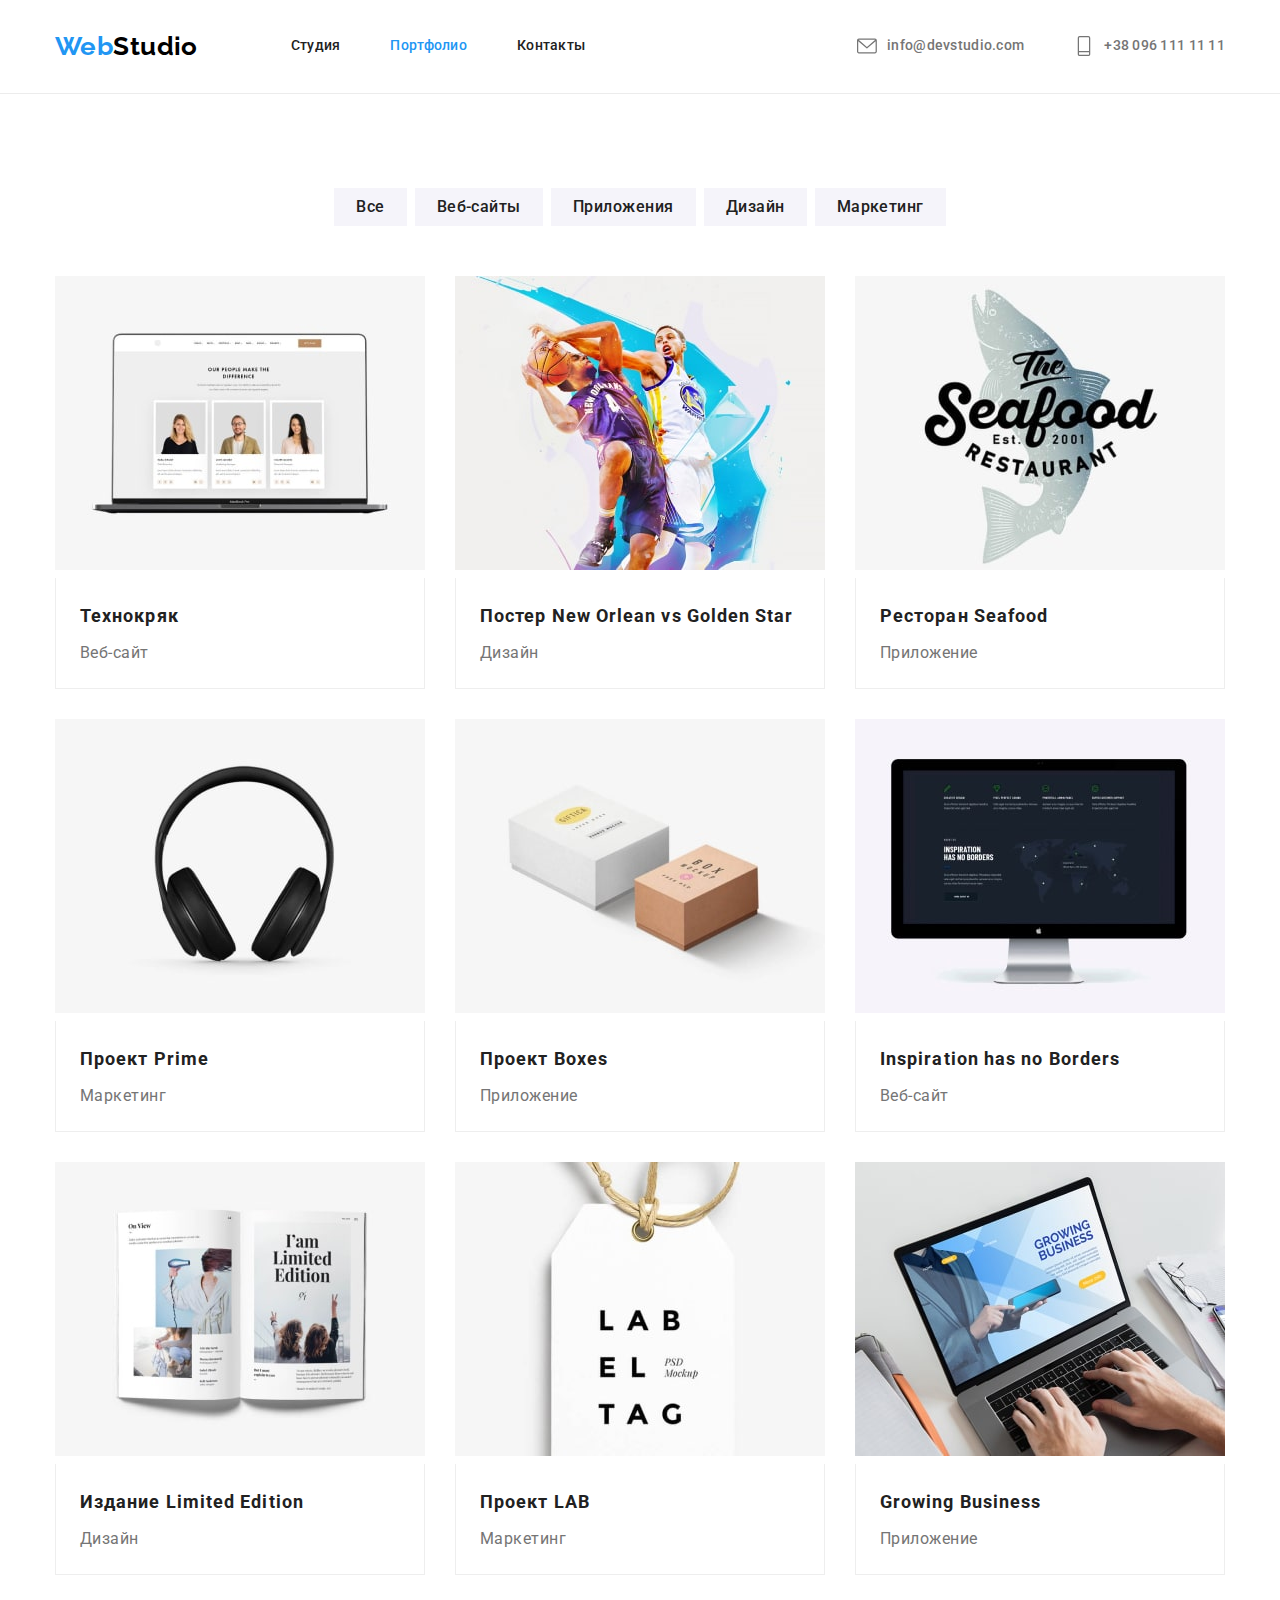
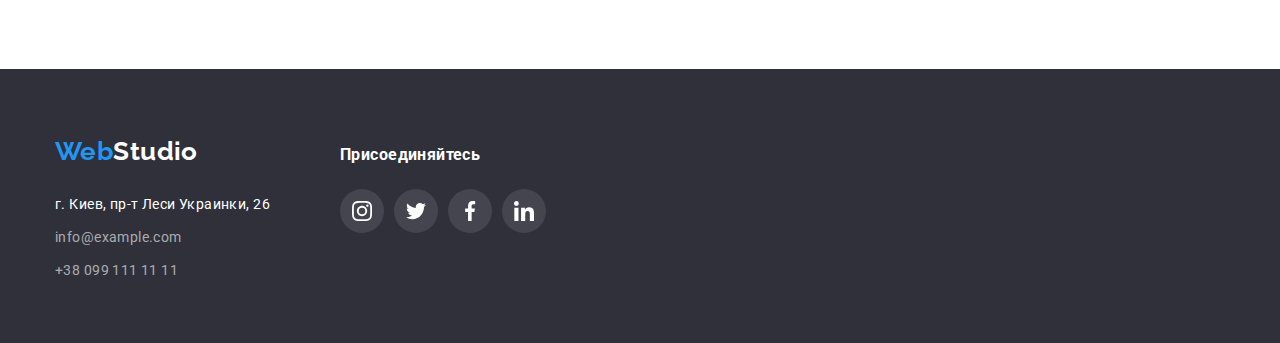
==== portfolio.html @ f817c52b "Initial commit" ====
<!DOCTYPE html>
<html lang="ru">
  <head>
    <meta charset="UTF-8" />
    <meta http-equiv="X-UA-Compatible" content="IE=edge" />
    <meta name="viewport" content="width=device-width, initial-scale=1.0" />
    <title>WebStudio | Portfolio</title>

    <!-- Main Fonts-->
    <link rel="preconnect" href="https://fonts.googleapis.com" />
    <link rel="preconnect" href="https://fonts.gstatic.com" crossorigin />
    <link
      href="https://fonts.googleapis.com/css2?family=Raleway:wght@700&family=Roboto:wght@400;500;700;900&display=swap"
      rel="stylesheet"
    />

    <!-- Styles normalize -->
    <link
      rel="stylesheet"
      href="https://cdn.jsdelivr.net/npm/modern-normalize@1.1.0/modern-normalize.min.css"
    />

    <!-- Main styles-->
    <link rel="stylesheet" href="./css/styles.css" />
  </head>
  <body>
    <header class="header">
      <div class="container">
        <a class="header-logo-link link" href="./index.html"
          ><span class="header-logo-main-text">Web</span
          ><span class="header-logo-secondary-text">Studio</span></a
        >
        <nav class="header-nav">
          <ul class="header-nav-list list">
            <li class="header-nav-item">
              <a class="header-nav-item-link link" href="./index.html"
                >Студия</a
              >
            </li>
            <li class="header-nav-item">
              <a
                class="header-nav-item-link link current"
                href="./portfolio.html"
                >Портфолио</a
              >
            </li>
            <li class="header-nav-item">
              <a class="header-nav-item-link link" href="">Контакты</a>
            </li>
          </ul>
        </nav>
        <ul class="header-contacts-list list">
          <li class="header-contacts-item">
            <a
              class="header-contacts-item-link link"
              href="mailto:info@devstudio.com"
            >
              <svg class="header-contacts-item-logo">
                <use href="./images/sprite_opt.svg#icon-envelope"></use>
              </svg>
              info@devstudio.com
            </a>
          </li>
          <li class="header-contacts-item">
            <a class="header-contacts-item-link link" href="tel:+380961111111">
              <svg class="header-contacts-item-logo">
                <use href="./images/sprite_opt.svg#icon-telephone"></use>
              </svg>
              +38 096 111 11 11</a
            >
          </li>
        </ul>
      </div>
    </header>
    <main>
      <!-- Section Portfolio-->
      <!-- subSection Portfolio Menu-->
      <section class="portfolio">
        <div class="container">
          <h2 class="sub-title-invisible">Виды работ</h2>

          <ul class="portfolio-menu-list list">
            <li class="portfolio-menu-item">
              <button class="portfolio-menu-btn" type="button">Все</button>
            </li>
            <li class="portfolio-menu-item">
              <button class="portfolio-menu-btn" type="button">
                Веб-сайты
              </button>
            </li>
            <li class="portfolio-menu-item">
              <button class="portfolio-menu-btn" type="button">
                Приложения
              </button>
            </li>
            <li class="portfolio-menu-item">
              <button class="portfolio-menu-btn" type="button">Дизайн</button>
            </li>
            <li class="portfolio-menu-item">
              <button class="portfolio-menu-btn" type="button">
                Маркетинг
              </button>
            </li>
          </ul>

          <!-- subSection Portfolio Items-->

          <h2 class="sub-title-invisible">Примеры работ</h2>
          <ul class="portfolio-examples-list list">
            <li class="portfolio-examples-item">
              <a class="portfolio-examples-item-link link" href="">
                <img
                  class="portfolio-examples-item-img"
                  src="./images/technokriak.jpg"
                  alt="Превью проекта Технокряк"
                  width="370"
                  height="294"
                />
                <div class="portfolio-examples-box">
                  <h3 class="portfolio-examples-item-title">Технокряк</h3>
                  <p class="portfolio-examples-item-text">Веб-сайт</p>
                </div>
              </a>
            </li>
            <li class="portfolio-examples-item">
              <a class="portfolio-examples-item-link link" href="">
                <img
                  class="portfolio-examples-item-img"
                  src="./images/new_orlen_vs_gold_star.jpg"
                  alt="Превью проекта
            Постер Новый Орлеан против Золотой звезды"
                  width="370"
                  height="294"
                />
                <div class="portfolio-examples-box">
                  <h3 class="portfolio-examples-item-title">
                    Постер <span lang="en">New Orlean vs Golden Star</span>
                  </h3>
                  <p class="portfolio-examples-item-text">Дизайн</p>
                </div>
              </a>
            </li>
            <li class="portfolio-examples-item">
              <a class="portfolio-examples-item-link link" href="">
                <img
                  class="portfolio-examples-item-img"
                  src="./images/seafood.jpg"
                  alt="Превью проекта ресторан Морская еда"
                  width="370"
                  height="294"
                />
                <div class="portfolio-examples-box">
                  <h3 class="portfolio-examples-item-title">
                    Ресторан <span lang="en">Seafood</span>
                  </h3>
                  <p class="portfolio-examples-item-text">Приложение</p>
                </div>
              </a>
            </li>
            <li class="portfolio-examples-item">
              <a class="portfolio-examples-item-link link" href="">
                <img
                  class="portfolio-examples-item-img"
                  src="./images/prime.jpg"
                  alt="Превью проекта Прайм"
                  width="370"
                  height="294"
                />
                <div class="portfolio-examples-box">
                  <h3 class="portfolio-examples-item-title">
                    Проект <span lang="en">Prime</span>
                  </h3>
                  <p class="portfolio-examples-item-text">Маркетинг</p>
                </div>
              </a>
            </li>
            <li class="portfolio-examples-item">
              <a class="portfolio-examples-item-link link" href="">
                <img
                  class="portfolio-examples-item-img"
                  src="./images/boxes.jpg"
                  alt="Превью проекта Ящики"
                  width="370"
                  height="294"
                />
                <div class="portfolio-examples-box">
                  <h3 class="portfolio-examples-item-title">
                    Проект <span lang="en">Boxes</span>
                  </h3>
                  <p class="portfolio-examples-item-text">Приложение</p>
                </div>
              </a>
            </li>
            <li class="portfolio-examples-item">
              <a class="portfolio-examples-item-link link" href="">
                <img
                  class="portfolio-examples-item-img"
                  src="./images/inspiration_has_no_borders.jpg"
                  alt="Превью проекта Вдохновение без границ"
                  width="370"
                  height="294"
                />
                <div class="portfolio-examples-box">
                  <h3 class="portfolio-examples-item-title">
                    <span lang="en">Inspiration has no Borders</span>
                  </h3>
                  <p class="portfolio-examples-item-text">Веб-сайт</p>
                </div>
              </a>
            </li>
            <li class="portfolio-examples-item">
              <a class="portfolio-examples-item-link link" href="">
                <img
                  class="portfolio-examples-item-img"
                  src="./images/limited_edition.jpg"
                  alt="Превью проекта Издание Лимитэд Эдишн"
                  width="370"
                  height="294"
                />
                <div class="portfolio-examples-box">
                  <h3 class="portfolio-examples-item-title">
                    Издание <span lang="en">Limited Edition</span>
                  </h3>
                  <p class="portfolio-examples-item-text">Дизайн</p>
                </div>
              </a>
            </li>
            <li class="portfolio-examples-item">
              <a class="portfolio-examples-item-link link" href="">
                <img
                  class="portfolio-examples-item-img"
                  src="./images/lab.jpg"
                  alt="Превью проекта ЛАБ"
                  width="370"
                  height="294"
                />
                <div class="portfolio-examples-box">
                  <h3 class="portfolio-examples-item-title">
                    Проект <span lang="en">LAB</span>
                  </h3>
                  <p class="portfolio-examples-item-text">Маркетинг</p>
                </div>
              </a>
            </li>
            <li class="portfolio-examples-item">
              <a class="portfolio-examples-item-link link" href="">
                <img
                  class="portfolio-examples-item-img"
                  src="./images/growing_business.jpg"
                  alt="Превью проекта Рост бизнеса"
                  width="370"
                  height="294"
                />
                <div class="portfolio-examples-box">
                  <h3 class="portfolio-examples-item-title">
                    <span lang="en">Growing Business</span>
                  </h3>
                  <p class="portfolio-examples-item-text">Приложение</p>
                </div>
              </a>
            </li>
          </ul>
        </div>
      </section>
    </main>
    <footer class="footer">
      <div class="container footer-box">
        <div class="footer-addresses">
          <a class="footer-logo-link link" href="./index.html"
            ><span class="footer-logo-main-text">Web</span
            ><span class="footer-logo-secondary-text">Studio</span></a
          >
          <address class="footer-address-box">
            <ul class="footer-address-list list">
              <li class="footer-address">
                <a
                  class="footer-address-link link"
                  href="https://goo.gl/maps/3AkkoBd3nNiCAt4s5"
                  target="_blank"
                  rel="noreferrer noopener"
                >
                  г. Киев, пр-т Леси Украинки, 26
                </a>
              </li>
              <li class="footer-mail">
                <a class="footer-email-link link" href="mailto:info@example.com"
                  >info@example.com</a
                >
              </li>
              <li class="footer-phone">
                <a class="footer-phone-link link" href="tel:+380991111111"
                  >+38 099 111 11 11</a
                >
              </li>
            </ul>
          </address>
        </div>
        <div class="footer-socials">
          <h3 class="footer-socials-title">Присоединяйтесь</h3>
          <div class="footer-item-socials">
            <ul class="footer-item-socials-list list">
              <li class="footer-item-socials-item">
                <a class="footer-item-socials-link" href="">
                  <svg class="footer-item-socials-logo">
                    <use href="./images/sprite_opt.svg#icon-instagram"></use>
                  </svg>
                </a>
              </li>
              <li class="footer-item-socials-item">
                <a class="footer-item-socials-link" href="">
                  <svg class="footer-item-socials-logo">
                    <use href="./images/sprite_opt.svg#icon-twitter"></use>
                  </svg>
                </a>
              </li>
              <li class="footer-item-socials-item">
                <a class="footer-item-socials-link" href="">
                  <svg class="footer-item-socials-logo">
                    <use href="./images/sprite_opt.svg#icon-facebook"></use>
                  </svg>
                </a>
              </li>
              <li class="footer-item-socials-item">
                <a class="footer-item-socials-link" href="">
                  <svg class="footer-item-socials-logo">
                    <use href="./images/sprite_opt.svg#icon-linkedin"></use>
                  </svg>
                </a>
              </li>
            </ul>
          </div>
        </div>
      </div>
    </footer>
  </body>
</html>
---- css/styles.css ----
/*
*/

:root {
  /* fonts */
  --main-font: Roboto, sans-serif;
  --secondary-font: Raleway, sans-serif;

  /* colors*/
  --main-black-color: #212121;
  --main-color: #757575;
  --nav-hover-color: #2196f3;
  --section-background-color: #2f303a;
}

body {
  font-family: var(--main-font);
  font-weight: 400;
  font-size: 14px;
  line-height: 1.71;
  /*24px or 171% */

  letter-spacing: 0.03em;

  color: var(--main-color);
  tab-size: 0px;
}

h1,
h2,
h3,
h4,
h5,
p {
  margin: 0px;
}
.container {
  width: 1200px;
  padding-left: 15px;
  padding-right: 15px;

  margin-left: auto;
  margin-right: auto;

  /* background-color: tomato; */
}
.list {
  margin: 0;
  padding: 0;
  list-style: none;
}

.link {
  text-decoration: none;
}

.link.current {
  color: var(--nav-hover-color);
}

.sub-title-invisible {
  display: none;
}

.sub-title {
  font-weight: 700;
  font-size: 36px;
  line-height: 1.17;
  text-align: center;
  letter-spacing: 0.03em;

  margin-bottom: 50px;

  color: var(--main-black-color);
}
/* header */

.header {
  padding-top: 24px;
  padding-bottom: 25px;
  background-color: #ffffff;
  border-bottom: 1px solid #ececec;
}

.header .container {
  display: flex;
  align-items: center;
}

.header-logo-link {
  margin-right: 93px;
}
.header-logo-main-text,
.header-logo-secondary-text {
  font-family: var(--secondary-font);
  font-weight: 700;
  font-size: 26px;
}

.header-logo-main-text {
  color: #2196f3;
}
.header-logo-secondary-text {
  color: #000000;
}

.header-nav-list,
.header-contacts-list {
  display: flex;
  padding: 0px;
}

.header-nav-item,
.header-contacts-item {
  margin-right: 50px;
}

.header-nav-item:last-child,
.header-contacts-item:last-child {
  margin-right: 0px;
}

.header-nav-item-link,
.header-contacts-item-link {
  font-weight: 500;
  font-size: 14px;
  line-height: 1.14;
  letter-spacing: 0.02em;
}

.header-nav-item-link {
  color: var(--main-black-color);
}

.header-contacts-list {
  margin-left: auto;
}
.header-contacts-item-link {
  display: flex;
  align-items: center;
  color: var(--main-color);
}

.header-nav-item-link:hover,
.header-nav-item-link:focus,
.header-contacts-item-link:hover,
.header-contacts-item-link:focus {
  color: var(--nav-hover-color);
}

.header-nav-item-link:active {
  color: var(--nav-hover-color);
}

.header-contacts-item-logo {
  width: 20px;
  height: 20px;
  margin-right: 10px;
  fill: var(--main-color);
}

.header-contacts-item-link:hover .header-contacts-item-logo,
.header-contacts-item-link:focus .header-contacts-item-logo {
  fill: var(--nav-hover-color);
}

/* hero */
.hero {
  padding: 200px 0px;
  max-width: 1600px;
  background-image: linear-gradient(
      rgba(47, 48, 58, 0.4),
      rgba(47, 48, 58, 0.4)
    ),
    url(../images/hero_bg_Img.png);

  background-repeat: no-repeat;
  background-position: center;
  background-size: cover;
}

.hero .container {
  text-align: center;
}

.hero-title {
  font-weight: 900;
  font-size: 44px;
  line-height: 1.36;
  /* or 136% */

  width: 696px;

  margin-left: auto;
  margin-right: auto;
  margin-bottom: 30px;

  letter-spacing: 0.06em;
  text-transform: uppercase;

  color: #ffffff;
}

.hero-btn {
  font-family: inherit;
  font-weight: 700;
  font-size: 16px;
  line-height: 1.87;
  /* identical to box height, or 187% */

  text-align: center;
  letter-spacing: 0.06em;

  padding: 10px 32px;

  border: 0px;

  background-color: #2196f3;
  color: #ffffff;
}

.hero-btn:hover {
  cursor: pointer;
  background-color: #188ce8;
}

/* why we*/

.whywe {
  padding-top: 94px;
  padding-bottom: 94px;
}
.whywe-list {
  display: flex;
}

.whywe-item {
  width: 270px;
  margin-right: 30px;
}

.whywe-item::before {
  display: block;
  content: "";
  width: 270px;
  height: 120px;
  margin-bottom: 30px;

  background-size: contain;
  background-position: center;
  background-repeat: no-repeat;
  background-size: auto 70px;

  background-color: #f5f4fa;
}

.details::before {
  background-image: url(../images/antenna.svg);
}

.punctuality::before {
  background-image: url(../images/clock.svg);
}

.planning::before {
  background-image: url(../images/diagram.svg);
}

.modern::before {
  background-image: url(../images/astronaut.svg);
}

.whywe-item:last-child {
  margin-right: 0;
}

.whywe-item-title {
  font-weight: 700;
  font-size: 14px;
  line-height: 1.14;
  letter-spacing: 0.03em;
  text-transform: uppercase;

  margin-bottom: 10px;

  color: var(--main-black-color);
}

.whywe-item-text {
  font-size: 14px;
  line-height: 1.71;
  /* or 171% */

  letter-spacing: 0.03em;

  color: var(--main-color);
}

/* what we do*/

.whatwedo {
  padding-bottom: 94px;
}

.whatwedo-list {
  display: flex;
}

.whatwedo-item {
  margin-right: 30px;
}

.whatwedo-item:last-child {
  margin-right: 0;
}
/* our team*/

.ourteam {
  padding-top: 94px;
  padding-bottom: 94px;
  background-color: #f5f4fa;
}

.ourteam-list {
  display: flex;
}
.ourteam-item {
  margin-right: 30px;
  background-color: #ffffff;

  box-shadow: 0px 1px 3px rgba(0, 0, 0, 0.12), 0px 1px 1px rgba(0, 0, 0, 0.14),
    0px 2px 1px rgba(0, 0, 0, 0.2);
  border-radius: 0px 0px 4px 4px;
}

.ourteam-item:last-child {
  margin-right: 0px;
}

.ourteam-item-box {
  padding-top: 30px;
  padding-bottom: 30px;
}

.ourteam-item-title,
.ourteam-item-text {
  display: block;
}

.ourteam-item-title {
  font-weight: 500;
  font-size: 16px;
  line-height: 19px;
  /* identical to box height */

  text-align: center;
  letter-spacing: 0.03em;

  margin-bottom: 10px;

  color: #212121;
}

.ourteam-item-text {
  padding-bottom: 16px;
  font-size: 16px;
  line-height: 1.19;
  /* identical to box height */

  text-align: center;
  letter-spacing: 0.03em;

  color: var(--main-color);
}

.ourteam-item-socials {
  margin-bottom: 30px;
}
.ourteam-item-socials-list {
  display: flex;
  align-items: center;
  justify-content: center;
}

.ourteam-item-socials-item {
  margin-right: 10px;
}

.ourteam-item-socials-item:last-child {
  margin-right: 0;
}

.ourteam-item-socials-link {
  display: flex;
  align-items: center;
  justify-content: center;
  width: 44px;
  height: 44px;
  border-radius: 50%;
  background-color: #ffffff;
}

.ourteam-item-socials-logo {
  width: 20px;
  height: 20px;
  fill: #afb1b8;
}

.ourteam-item-socials-link:hover,
.ourteam-item-socials-link:focus {
  background-color: #2196f3;
}

.ourteam-item-socials-link:hover .ourteam-item-socials-logo,
.ourteam-item-socials-link:focus .ourteam-item-socials-logo {
  fill: #ffffff;
}

/*.ourteam-item-socials-logo:hover {
  fill: #ffffff;
}
*/

/*Our clients*/

.ourclients {
  padding-top: 94px;
  padding-bottom: 94px;
}
.ourclients-list {
  display: flex;
}

.ourclients-item {
  width: 170px;
  height: 92px;
  margin-right: 30px;
}

.ourclients-item:last-child {
  margin-right: 0px;
}

.ourclients-item-link {
  display: flex;
  align-items: center;
  justify-content: center;
  width: 100%;
  height: 100%;
  border: 1px solid #afb1b8;
  box-sizing: border-box;
  border-radius: 4px;
}

.ourclients-item-link:hover,
.ourclients-item-link:focus {
  border: 1px solid #2196f3;
}
.ourclients-logo {
  width: 106px;
  height: 60px;
  fill: #afb1b8;
}

.ourclients-item-link:hover .ourclients-logo,
.ourclients-item-link:focus .ourclients-logo {
  fill: #2196f3;
}
/*Portfolio */

.portfolio {
  padding-top: 94px;
  padding-bottom: 94px;
}

/* portfolio menu*/

.portfolio-menu-list {
  display: flex;
  justify-content: center;
  margin-bottom: 50px;
}

.portfolio-menu-item {
  margin-right: 8px;
}
.portfolio-menu-item:last-child {
  margin-right: 0;
}

.portfolio-menu-btn {
  font-family: inherit;
  font-weight: 500;
  font-size: 16px;
  line-height: 1.62;
  /* identical to box height, or 162% */

  padding: 6px 22px;

  text-align: center;
  letter-spacing: 0.03em;

  cursor: pointer;

  background-color: #f5f4fa;
  color: var(--main-black-color);
  border: 0px;
}

.portfolio-menu-btn:hover,
.portfolio-menu-btn:focus,
.portfolio-menu-btn:active {
  background-color: var(--nav-hover-color);
  color: #ffffff;
  box-shadow: 0px 3px 1px rgba(0, 0, 0, 0.1), 0px 1px 2px rgba(0, 0, 0, 0.08),
    0px 2px 2px rgba(0, 0, 0, 0.12);
  border: 0px;
  border-radius: 4px;
}

/*portfolio examples */

.portfolio-examples-list {
  display: flex;
  flex-wrap: wrap;
  row-gap: 30px;
  column-gap: 30px;
}
.portfolio-examples-item {
  background-color: #ffffff;
}

.portfolio-examples-item-link {
  display: block;
}
.portfolio-examples-item-link:hover,
.portfolio-examples-item-link:focus {
  box-shadow: 0px 1px 1px rgba(0, 0, 0, 0.12), 0px 4px 4px rgba(0, 0, 0, 0.06),
    1px 4px 6px rgba(0, 0, 0, 0.16);
}
.portfolio-examples-box {
  padding: 20px 24px;
  border-bottom: 1px solid #eeeeee;
  border-left: 1px solid #eeeeee;
  border-right: 1px solid #eeeeee;
}

.portfolio-examples-item-title {
  font-weight: 700;
  font-size: 18px;
  line-height: 2;
  /* identical to box height, or 200% */

  letter-spacing: 0.06em;

  margin-bottom: 4px;

  color: var(--main-black-color);
}

.portfolio-examples-item-text {
  font-size: 16px;
  line-height: 1.87;
  /* identical to box height, or 187% */

  letter-spacing: 0.03em;

  color: var(--main-color);
}

/* footer*/

.footer {
  padding-top: 60px;
  padding-bottom: 60px;

  background-color: var(--section-background-color);
}

.footer-logo-link {
  display: block;
  margin-bottom: 20px;
}

.footer-logo-main-text,
.footer-logo-secondary-text {
  font-family: var(--secondary-font);
  font-weight: 700;
  font-size: 26px;
}

.footer-logo-main-text {
  color: #2196f3;
}
.footer-logo-secondary-text {
  color: #ffffff;
}

.footer-addresses {
  margin-right: 70px;
}

.footer-address,
.footer-mail {
  margin-bottom: 9px;
}

.footer-address-link,
.footer-email-link,
.footer-phone-link {
  font-style: normal;
  font-size: 14px;
  line-height: 1.71;
  letter-spacing: 0.03em;
}

.footer-address-link {
  color: #ffffff;
}

.footer-email-link,
.footer-phone-link {
  color: rgba(255, 255, 255, 0.6);
}

.footer-box {
  display: flex;
  align-items: baseline;
}

.footer-socials-title {
  color: white;
  margin-bottom: 20px;
}

.footer-item-socials-list {
  display: flex;
  align-items: center;
  justify-content: center;
}

.footer-item-socials-item {
  margin-right: 10px;
}

.footer-item-socials-item:last-child {
  margin-right: 0;
}

.footer-item-socials-link {
  display: flex;
  align-items: center;
  justify-content: center;
  width: 44px;
  height: 44px;
  border-radius: 50%;
  background-color: rgba(255, 255, 255, 0.1);
}

.footer-item-socials-logo {
  width: 20px;
  height: 20px;
  fill: #ffffff;
}

.footer-item-socials-link:hover,
.footer-item-socials-link:focus {
  background-color: #2196f3;
}
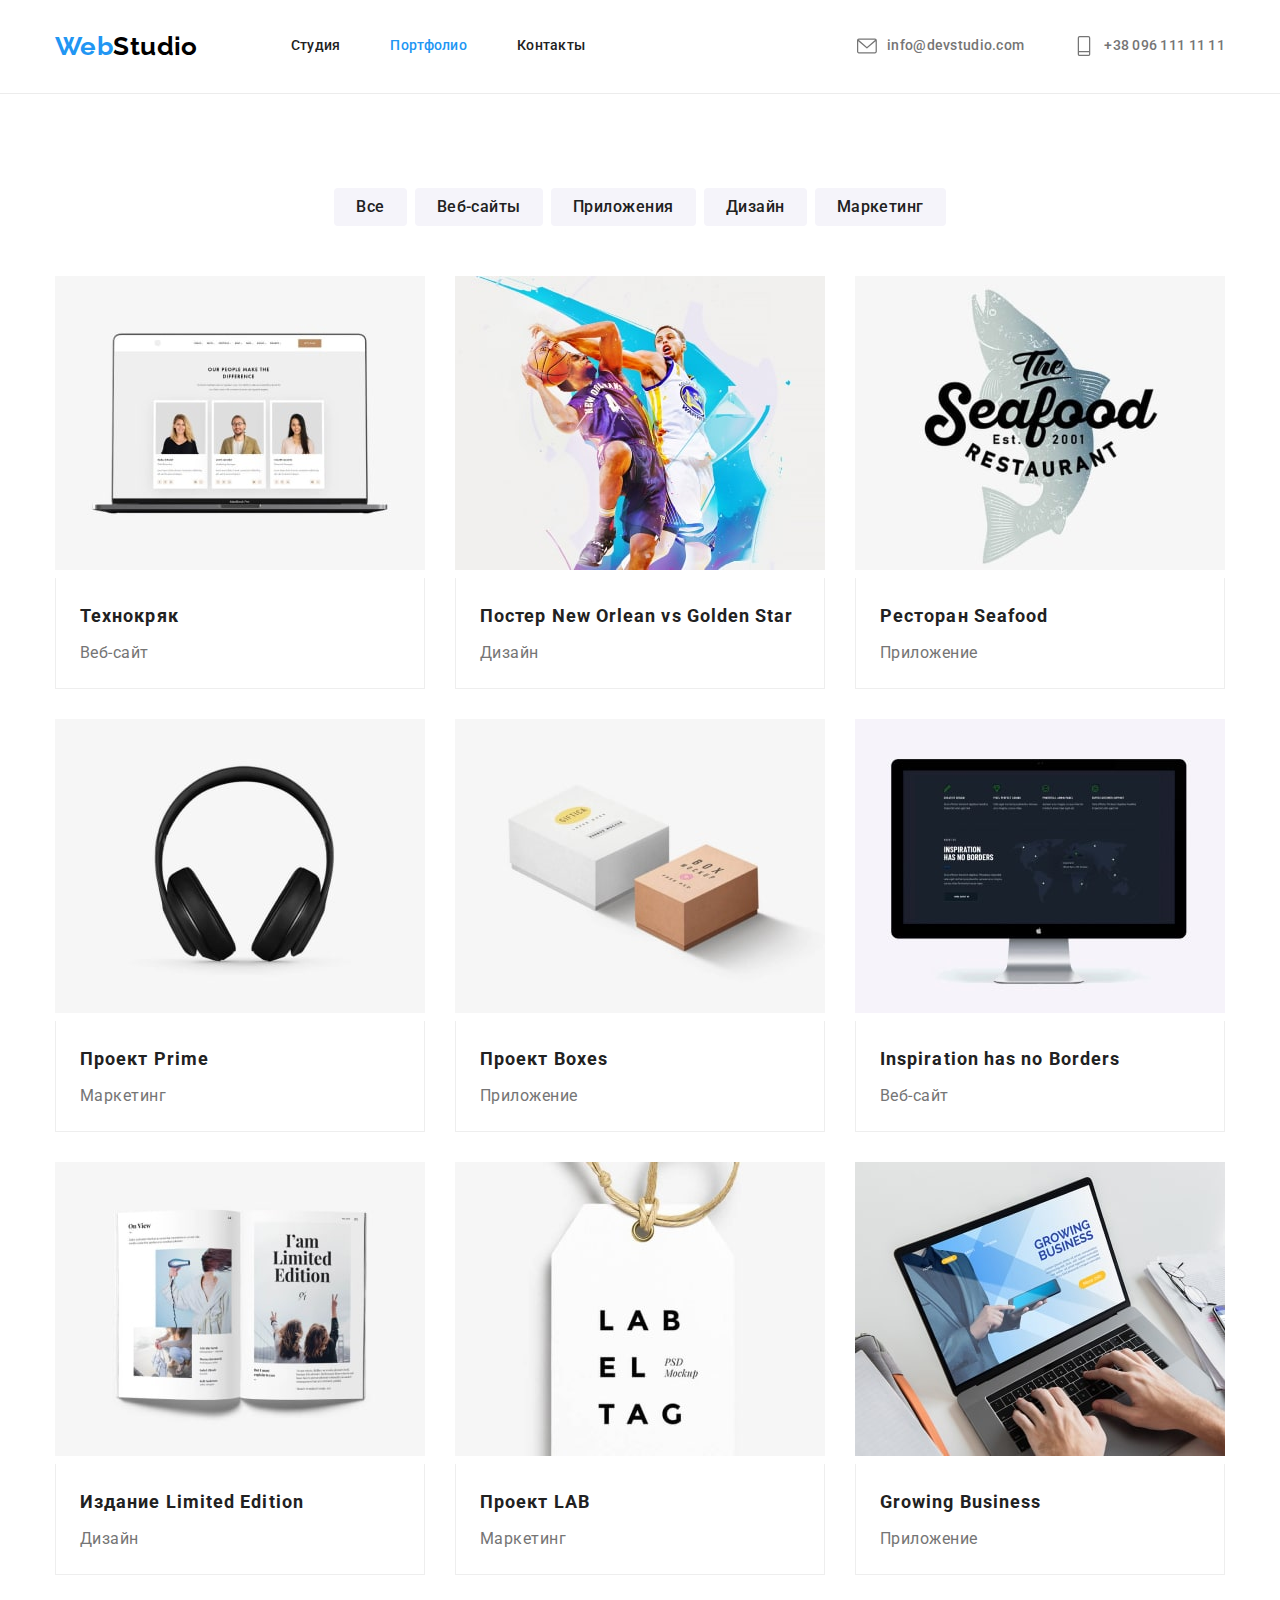
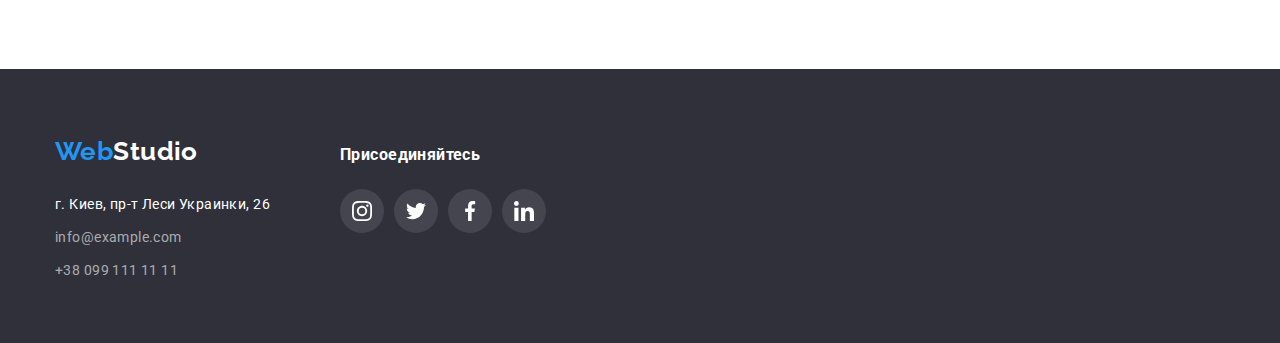
==== commit 463a8b03: "Addin overlay text on portfolio" ====
--- a/portfolio.html
+++ b/portfolio.html
@@ -109,13 +109,20 @@
           <ul class="portfolio-examples-list list">
             <li class="portfolio-examples-item">
               <a class="portfolio-examples-item-link link" href="">
-                <img
-                  class="portfolio-examples-item-img"
-                  src="./images/technokriak.jpg"
-                  alt="Превью проекта Технокряк"
-                  width="370"
-                  height="294"
-                />
+                <div class="portfolio-examples-item-wrap">
+                  <img
+                    class="portfolio-examples-item-img"
+                    src="./images/technokriak.jpg"
+                    alt="Превью проекта Технокряк"
+                    width="370"
+                    height="294"
+                  />
+                  <p class="portfolio-examples-item-desc">
+                    Ресурс предлагает комплексные предложения с разным уровнем
+                    функционала и сервисов. Все это позволит посетителю получить
+                    исчерпывающие сведения о компании или частном лице.
+                  </p>
+                </div>
                 <div class="portfolio-examples-box">
                   <h3 class="portfolio-examples-item-title">Технокряк</h3>
                   <p class="portfolio-examples-item-text">Веб-сайт</p>
@@ -124,14 +131,21 @@
             </li>
             <li class="portfolio-examples-item">
               <a class="portfolio-examples-item-link link" href="">
-                <img
-                  class="portfolio-examples-item-img"
-                  src="./images/new_orlen_vs_gold_star.jpg"
-                  alt="Превью проекта
+                <div class="portfolio-examples-item-wrap">
+                  <img
+                    class="portfolio-examples-item-img"
+                    src="./images/new_orlen_vs_gold_star.jpg"
+                    alt="Превью проекта
             Постер Новый Орлеан против Золотой звезды"
-                  width="370"
-                  height="294"
-                />
+                    width="370"
+                    height="294"
+                  />
+                  <p class="portfolio-examples-item-desc">
+                    Ресурс предлагает комплексные предложения с разным уровнем
+                    функционала и сервисов. Все это позволит посетителю получить
+                    исчерпывающие сведения о компании или частном лице.
+                  </p>
+                </div>
                 <div class="portfolio-examples-box">
                   <h3 class="portfolio-examples-item-title">
                     Постер <span lang="en">New Orlean vs Golden Star</span>
@@ -142,13 +156,20 @@
             </li>
             <li class="portfolio-examples-item">
               <a class="portfolio-examples-item-link link" href="">
-                <img
-                  class="portfolio-examples-item-img"
-                  src="./images/seafood.jpg"
-                  alt="Превью проекта ресторан Морская еда"
-                  width="370"
-                  height="294"
-                />
+                <div class="portfolio-examples-item-wrap">
+                  <img
+                    class="portfolio-examples-item-img"
+                    src="./images/seafood.jpg"
+                    alt="Превью проекта ресторан Морская еда"
+                    width="370"
+                    height="294"
+                  />
+                  <p class="portfolio-examples-item-desc">
+                    Ресурс предлагает комплексные предложения с разным уровнем
+                    функционала и сервисов. Все это позволит посетителю получить
+                    исчерпывающие сведения о компании или частном лице.
+                  </p>
+                </div>
                 <div class="portfolio-examples-box">
                   <h3 class="portfolio-examples-item-title">
                     Ресторан <span lang="en">Seafood</span>
@@ -159,13 +180,20 @@
             </li>
             <li class="portfolio-examples-item">
               <a class="portfolio-examples-item-link link" href="">
-                <img
-                  class="portfolio-examples-item-img"
-                  src="./images/prime.jpg"
-                  alt="Превью проекта Прайм"
-                  width="370"
-                  height="294"
-                />
+                <div class="portfolio-examples-item-wrap">
+                  <img
+                    class="portfolio-examples-item-img"
+                    src="./images/prime.jpg"
+                    alt="Превью проекта Прайм"
+                    width="370"
+                    height="294"
+                  />
+                  <p class="portfolio-examples-item-desc">
+                    Ресурс предлагает комплексные предложения с разным уровнем
+                    функционала и сервисов. Все это позволит посетителю получить
+                    исчерпывающие сведения о компании или частном лице.
+                  </p>
+                </div>
                 <div class="portfolio-examples-box">
                   <h3 class="portfolio-examples-item-title">
                     Проект <span lang="en">Prime</span>
@@ -176,13 +204,20 @@
             </li>
             <li class="portfolio-examples-item">
               <a class="portfolio-examples-item-link link" href="">
-                <img
-                  class="portfolio-examples-item-img"
-                  src="./images/boxes.jpg"
-                  alt="Превью проекта Ящики"
-                  width="370"
-                  height="294"
-                />
+                <div class="portfolio-examples-item-wrap">
+                  <img
+                    class="portfolio-examples-item-img"
+                    src="./images/boxes.jpg"
+                    alt="Превью проекта Ящики"
+                    width="370"
+                    height="294"
+                  />
+                  <p class="portfolio-examples-item-desc">
+                    Ресурс предлагает комплексные предложения с разным уровнем
+                    функционала и сервисов. Все это позволит посетителю получить
+                    исчерпывающие сведения о компании или частном лице.
+                  </p>
+                </div>
                 <div class="portfolio-examples-box">
                   <h3 class="portfolio-examples-item-title">
                     Проект <span lang="en">Boxes</span>
@@ -193,13 +228,20 @@
             </li>
             <li class="portfolio-examples-item">
               <a class="portfolio-examples-item-link link" href="">
-                <img
-                  class="portfolio-examples-item-img"
-                  src="./images/inspiration_has_no_borders.jpg"
-                  alt="Превью проекта Вдохновение без границ"
-                  width="370"
-                  height="294"
-                />
+                <div class="portfolio-examples-item-wrap">
+                  <img
+                    class="portfolio-examples-item-img"
+                    src="./images/inspiration_has_no_borders.jpg"
+                    alt="Превью проекта Вдохновение без границ"
+                    width="370"
+                    height="294"
+                  />
+                  <p class="portfolio-examples-item-desc">
+                    Ресурс предлагает комплексные предложения с разным уровнем
+                    функционала и сервисов. Все это позволит посетителю получить
+                    исчерпывающие сведения о компании или частном лице.
+                  </p>
+                </div>
                 <div class="portfolio-examples-box">
                   <h3 class="portfolio-examples-item-title">
                     <span lang="en">Inspiration has no Borders</span>
@@ -210,13 +252,20 @@
             </li>
             <li class="portfolio-examples-item">
               <a class="portfolio-examples-item-link link" href="">
-                <img
-                  class="portfolio-examples-item-img"
-                  src="./images/limited_edition.jpg"
-                  alt="Превью проекта Издание Лимитэд Эдишн"
-                  width="370"
-                  height="294"
-                />
+                <div class="portfolio-examples-item-wrap">
+                  <img
+                    class="portfolio-examples-item-img"
+                    src="./images/limited_edition.jpg"
+                    alt="Превью проекта Издание Лимитэд Эдишн"
+                    width="370"
+                    height="294"
+                  />
+                  <p class="portfolio-examples-item-desc">
+                    Ресурс предлагает комплексные предложения с разным уровнем
+                    функционала и сервисов. Все это позволит посетителю получить
+                    исчерпывающие сведения о компании или частном лице.
+                  </p>
+                </div>
                 <div class="portfolio-examples-box">
                   <h3 class="portfolio-examples-item-title">
                     Издание <span lang="en">Limited Edition</span>
@@ -227,13 +276,20 @@
             </li>
             <li class="portfolio-examples-item">
               <a class="portfolio-examples-item-link link" href="">
-                <img
-                  class="portfolio-examples-item-img"
-                  src="./images/lab.jpg"
-                  alt="Превью проекта ЛАБ"
-                  width="370"
-                  height="294"
-                />
+                <div class="portfolio-examples-item-wrap">
+                  <img
+                    class="portfolio-examples-item-img"
+                    src="./images/lab.jpg"
+                    alt="Превью проекта ЛАБ"
+                    width="370"
+                    height="294"
+                  />
+                  <p class="portfolio-examples-item-desc">
+                    Ресурс предлагает комплексные предложения с разным уровнем
+                    функционала и сервисов. Все это позволит посетителю получить
+                    исчерпывающие сведения о компании или частном лице.
+                  </p>
+                </div>
                 <div class="portfolio-examples-box">
                   <h3 class="portfolio-examples-item-title">
                     Проект <span lang="en">LAB</span>
@@ -244,13 +300,20 @@
             </li>
             <li class="portfolio-examples-item">
               <a class="portfolio-examples-item-link link" href="">
-                <img
-                  class="portfolio-examples-item-img"
-                  src="./images/growing_business.jpg"
-                  alt="Превью проекта Рост бизнеса"
-                  width="370"
-                  height="294"
-                />
+                <div class="portfolio-examples-item-wrap">
+                  <img
+                    class="portfolio-examples-item-img"
+                    src="./images/growing_business.jpg"
+                    alt="Превью проекта Рост бизнеса"
+                    width="370"
+                    height="294"
+                  />
+                  <p class="portfolio-examples-item-desc">
+                    Ресурс предлагает комплексные предложения с разным уровнем
+                    функционала и сервисов. Все это позволит посетителю получить
+                    исчерпывающие сведения о компании или частном лице.
+                  </p>
+                </div>
                 <div class="portfolio-examples-box">
                   <h3 class="portfolio-examples-item-title">
                     <span lang="en">Growing Business</span>
--- a/css/styles.css
+++ b/css/styles.css
@@ -130,6 +130,7 @@
 
 .header-nav-item-link {
   color: var(--main-black-color);
+  transition: color 250ms cubic-bezier(0.4, 0, 0.2, 1);
 }
 
 .header-contacts-list {
@@ -139,6 +140,7 @@
   display: flex;
   align-items: center;
   color: var(--main-color);
+  transition: color 250ms cubic-bezier(0.4, 0, 0.2, 1);
 }
 
 .header-nav-item-link:hover,
@@ -157,6 +159,7 @@
   height: 20px;
   margin-right: 10px;
   fill: var(--main-color);
+  transition: fill 250ms cubic-bezier(0.4, 0, 0.2, 1);
 }
 
 .header-contacts-item-link:hover .header-contacts-item-logo,
@@ -214,13 +217,14 @@
   padding: 10px 32px;
 
   border: 0px;
+  cursor: pointer;
 
   background-color: #2196f3;
   color: #ffffff;
+  transition: background-color 250ms cubic-bezier(0.4, 0, 0.2, 1);
 }
 
 .hero-btn:hover {
-  cursor: pointer;
   background-color: #188ce8;
 }
 
@@ -307,11 +311,37 @@
 }
 
 .whatwedo-item {
+  position: relative;
   margin-right: 30px;
 }
 
 .whatwedo-item:last-child {
   margin-right: 0;
+}
+
+.whatwedo-item-desc {
+  display: flex;
+  position: absolute;
+  width: 370px;
+  height: 70px;
+  right: 0;
+  bottom: 0;
+
+  align-items: center;
+  justify-content: center;
+
+  font-family: "Roboto";
+  font-style: normal;
+  font-weight: 700;
+  font-size: 14px;
+  line-height: 1.14;
+
+  text-align: center;
+  letter-spacing: 0.03em;
+  text-transform: uppercase;
+
+  color: #ffffff;
+  background-color: rgba(47, 48, 58, 0.8);
 }
 /* our team*/
 
@@ -398,12 +428,16 @@
   height: 44px;
   border-radius: 50%;
   background-color: #ffffff;
+
+  transition: background-color 250ms cubic-bezier(0.4, 0, 0.2, 1);
 }
 
 .ourteam-item-socials-logo {
   width: 20px;
   height: 20px;
   fill: #afb1b8;
+
+  transition: fill 250ms cubic-bezier(0.4, 0, 0.2, 1);
 }
 
 .ourteam-item-socials-link:hover,
@@ -450,6 +484,8 @@
   border: 1px solid #afb1b8;
   box-sizing: border-box;
   border-radius: 4px;
+
+  transition: border 250ms cubic-bezier(0.4, 0, 0.2, 1);
 }
 
 .ourclients-item-link:hover,
@@ -460,6 +496,8 @@
   width: 106px;
   height: 60px;
   fill: #afb1b8;
+
+  transition: fill 250ms cubic-bezier(0.4, 0, 0.2, 1);
 }
 
 .ourclients-item-link:hover .ourclients-logo,
@@ -505,6 +543,11 @@
   background-color: #f5f4fa;
   color: var(--main-black-color);
   border: 0px;
+  border-radius: 4px;
+
+  transition: background-color 250ms cubic-bezier(0.4, 0, 0.2, 1),
+    color 250ms cubic-bezier(0.4, 0, 0.2, 1),
+    box-shadow 250ms cubic-bezier(0.4, 0, 0.2, 1);
 }
 
 .portfolio-menu-btn:hover,
@@ -514,8 +557,6 @@
   color: #ffffff;
   box-shadow: 0px 3px 1px rgba(0, 0, 0, 0.1), 0px 1px 2px rgba(0, 0, 0, 0.08),
     0px 2px 2px rgba(0, 0, 0, 0.12);
-  border: 0px;
-  border-radius: 4px;
 }
 
 /*portfolio examples */
@@ -530,14 +571,53 @@
   background-color: #ffffff;
 }
 
+.portfolio-examples-item-wrap {
+  position: relative;
+  overflow: hidden;
+}
+.portfolio-examples-item-desc {
+  display: block;
+  position: absolute;
+  align-items: center;
+  justify-content: center;
+  top: 0;
+  left: 0;
+
+  width: 100%;
+  height: 100%;
+  padding: 63px 24px;
+
+  font-family: "Roboto";
+  font-style: normal;
+  font-weight: 400;
+  font-size: 18px;
+  line-height: 1.56;
+  /* or 156% */
+  letter-spacing: 0.03em;
+
+  color: #ffffff;
+  background-color: rgba(33, 150, 243, 0.9);
+
+  transform: translatey(302px);
+  transition-property: transform;
+  transition-duration: 250ms;
+  transition-timing-function: cubic-bezier(0.4, 0, 0.2, 1);
+}
 .portfolio-examples-item-link {
   display: block;
-}
+
+  transition: box-shadow 250ms cubic-bezier(0.4, 0, 0.2, 1);
+}
+
 .portfolio-examples-item-link:hover,
 .portfolio-examples-item-link:focus {
   box-shadow: 0px 1px 1px rgba(0, 0, 0, 0.12), 0px 4px 4px rgba(0, 0, 0, 0.06),
     1px 4px 6px rgba(0, 0, 0, 0.16);
 }
+.portfolio-examples-item-link:hover .portfolio-examples-item-desc {
+  transform: translateY(0);
+}
+
 .portfolio-examples-box {
   padding: 20px 24px;
   border-bottom: 1px solid #eeeeee;
@@ -655,6 +735,8 @@
   height: 44px;
   border-radius: 50%;
   background-color: rgba(255, 255, 255, 0.1);
+
+  transition: background-color 250ms cubic-bezier(0.4, 0, 0.2, 1);
 }
 
 .footer-item-socials-logo {
